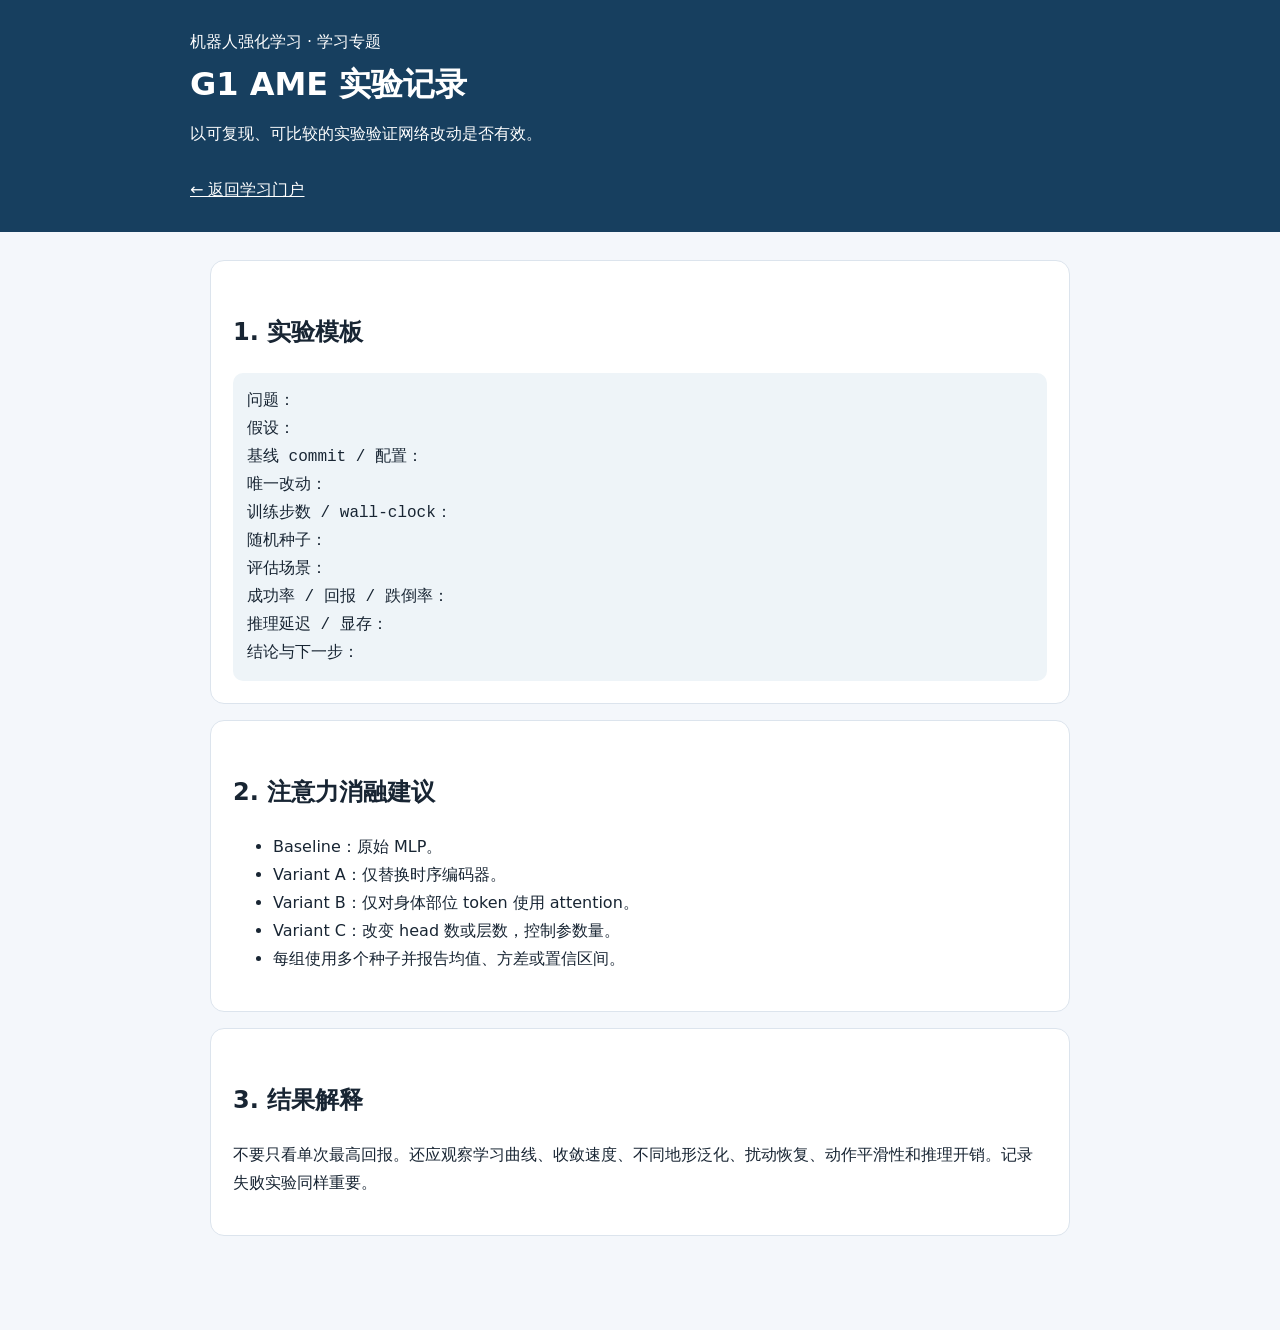
==== g1-ame/experiments.html @ b5ac495e "all-new" ====
<!doctype html>
<html lang="zh-CN"><head><meta charset="utf-8"><meta name="viewport" content="width=device-width,initial-scale=1"><title>G1 AME 实验记录</title>
<style>
:root{color-scheme:light dark;--blue:#173f5f;--teal:#dceeea;--ink:#182533}
*{box-sizing:border-box}body{margin:0;font:16px/1.75 system-ui,-apple-system,"Segoe UI",sans-serif;background:#f4f7fb;color:#182533}
header{background:#173f5f;color:#fff;padding:28px max(22px,calc((100vw - 900px)/2))}
main{max-width:900px;margin:28px auto;padding:0 20px 50px}
article{background:#fff;border:1px solid #dce4ed;border-radius:14px;padding:22px;margin:16px 0}
h1{line-height:1.25;margin:8px 0}h2{margin-top:28px}code,pre,.formula{font-family:ui-monospace,SFMono-Regular,Consolas,monospace}
.formula,pre{background:#eef4f8;padding:14px;border-radius:10px;overflow:auto;white-space:pre-wrap}
.callout{background:#edf8f5;border-left:4px solid #3d9b8b;padding:12px 16px;border-radius:8px}
a{color:#176b83} .back{display:inline-block;margin-top:12px;color:#fff}
@media(prefers-color-scheme:dark){body{background:#111923;color:#e7edf4}article{background:#192432;border-color:#2c3a4a}.formula,pre{background:#101b28}.callout{background:#172e30}}
</style>
</head>
<body><header><div>机器人强化学习 · 学习专题</div><h1>G1 AME 实验记录</h1><p>以可复现、可比较的实验验证网络改动是否有效。</p><a class="back" href="../index.html">← 返回学习门户</a></header><main>
<article><h2>1. 实验模板</h2><div class="formula">问题：<br>假设：<br>基线 commit / 配置：<br>唯一改动：<br>训练步数 / wall-clock：<br>随机种子：<br>评估场景：<br>成功率 / 回报 / 跌倒率：<br>推理延迟 / 显存：<br>结论与下一步：</div></article>
<article><h2>2. 注意力消融建议</h2><ul><li>Baseline：原始 MLP。</li><li>Variant A：仅替换时序编码器。</li><li>Variant B：仅对身体部位 token 使用 attention。</li><li>Variant C：改变 head 数或层数，控制参数量。</li><li>每组使用多个种子并报告均值、方差或置信区间。</li></ul></article>
<article><h2>3. 结果解释</h2><p>不要只看单次最高回报。还应观察学习曲线、收敛速度、不同地形泛化、扰动恢复、动作平滑性和推理开销。记录失败实验同样重要。</p></article></main></body></html>
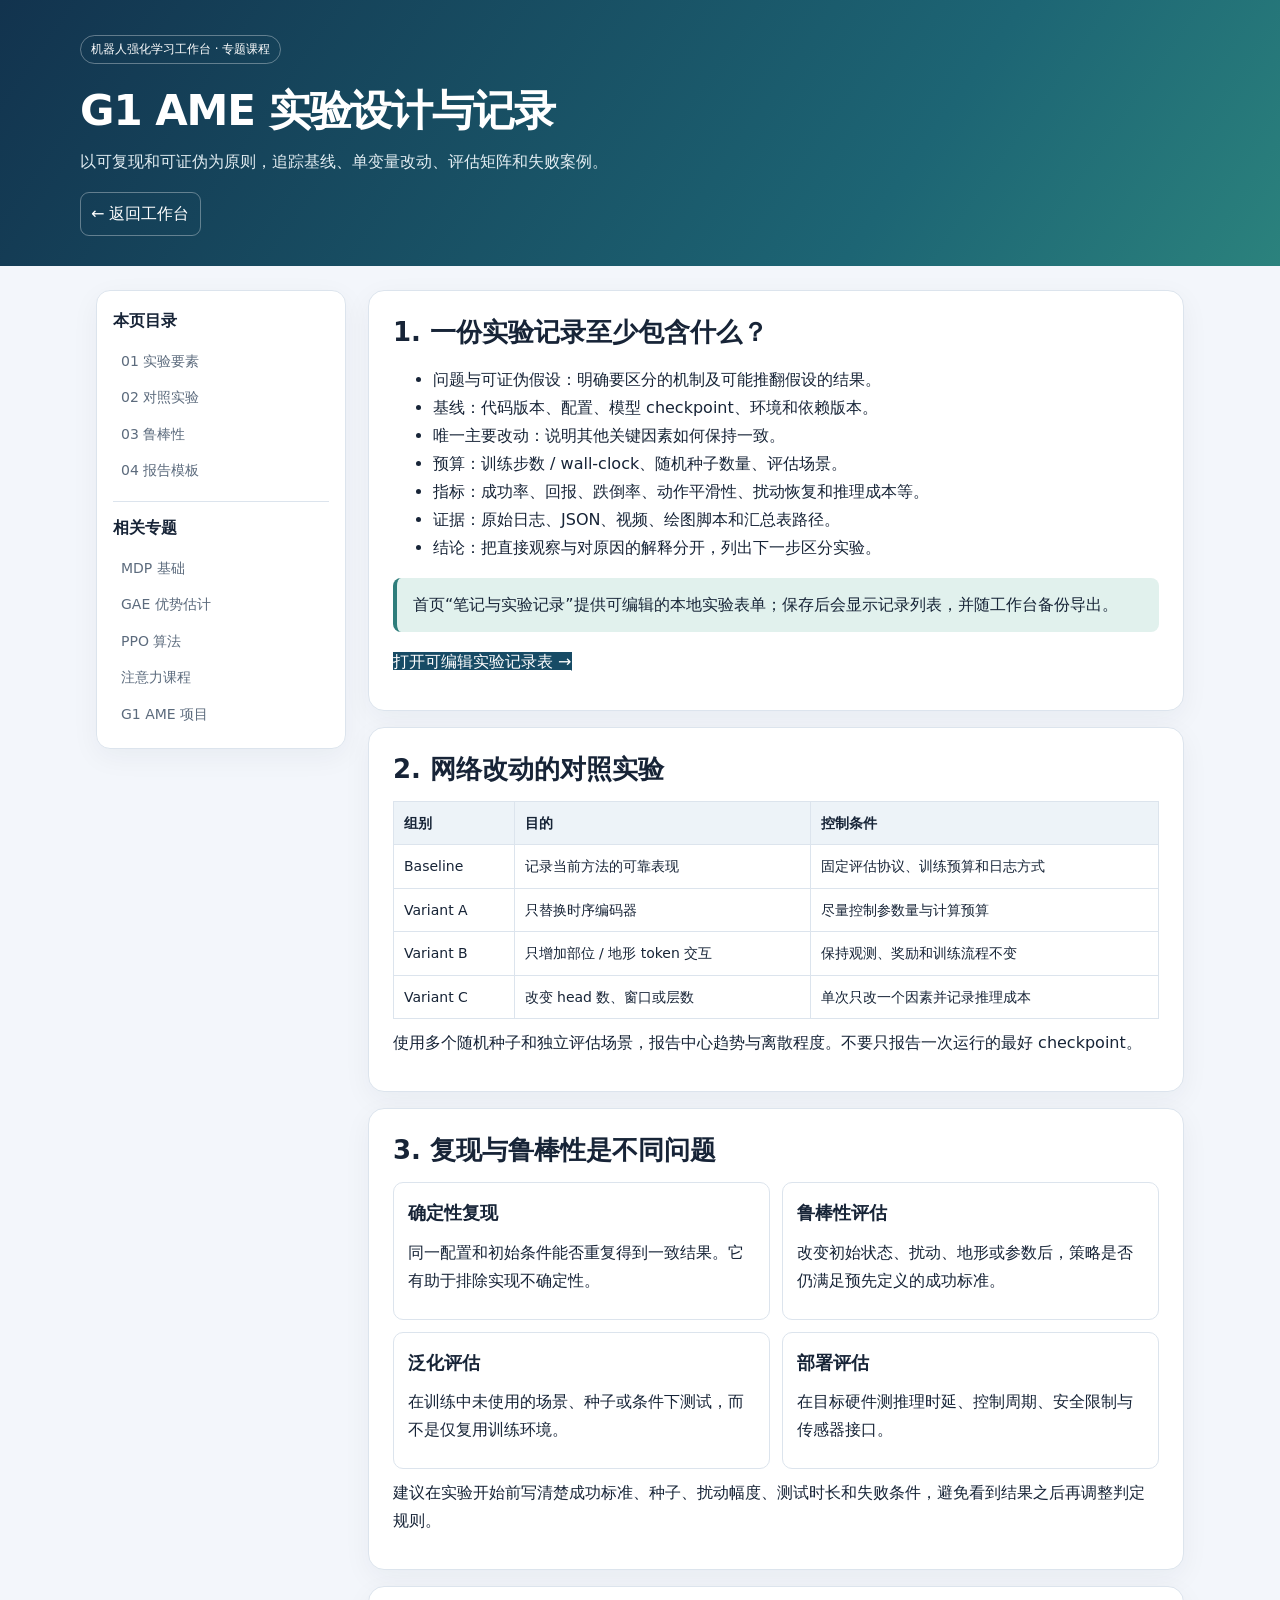
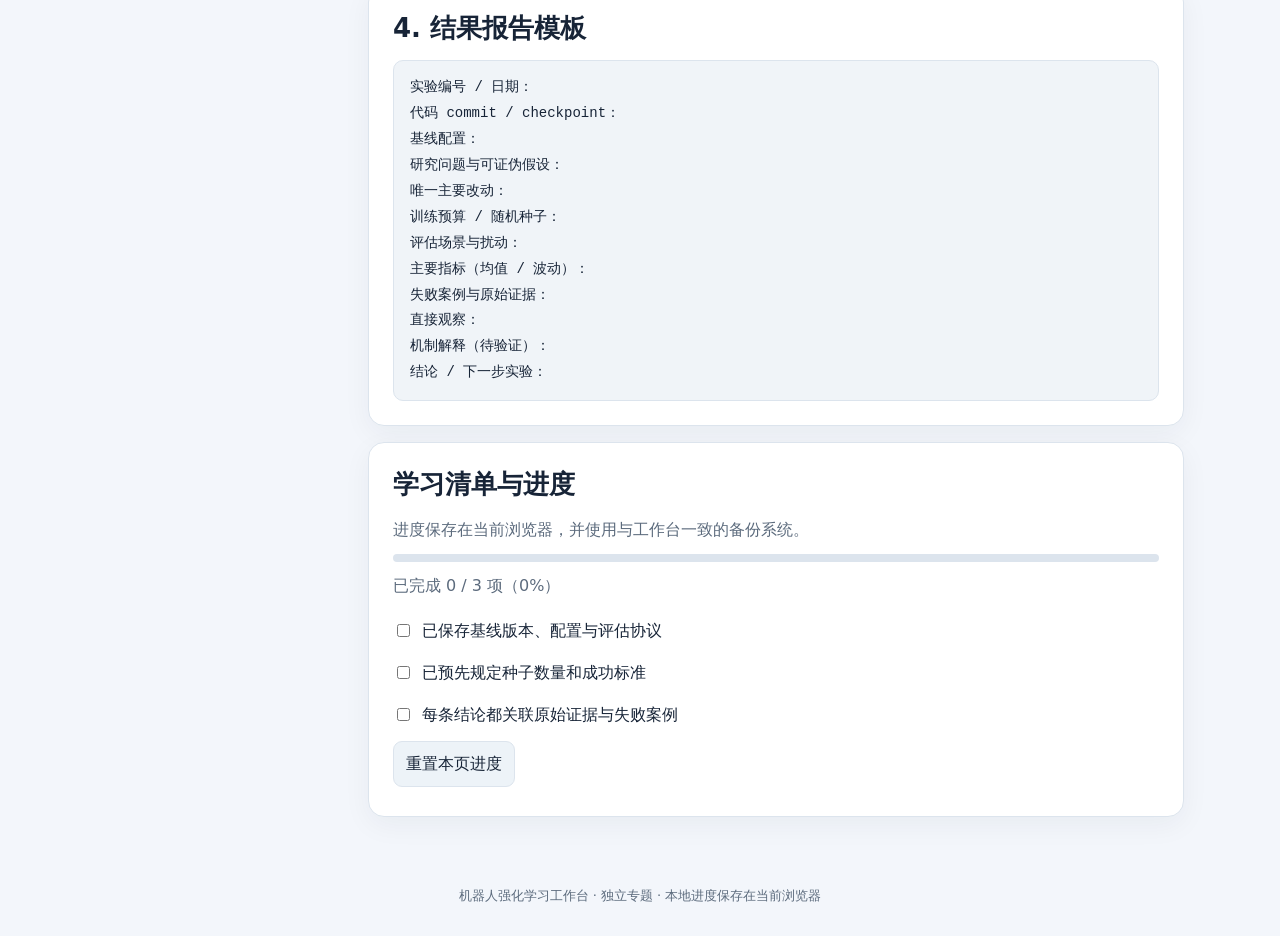
==== commit d87eeaf2: "重构" ====
--- a/g1-ame/experiments.html
+++ b/g1-ame/experiments.html
@@ -1,19 +1,14 @@
 <!doctype html>
-<html lang="zh-CN"><head><meta charset="utf-8"><meta name="viewport" content="width=device-width,initial-scale=1"><title>G1 AME 实验记录</title>
-<style>
-:root{color-scheme:light dark;--blue:#173f5f;--teal:#dceeea;--ink:#182533}
-*{box-sizing:border-box}body{margin:0;font:16px/1.75 system-ui,-apple-system,"Segoe UI",sans-serif;background:#f4f7fb;color:#182533}
-header{background:#173f5f;color:#fff;padding:28px max(22px,calc((100vw - 900px)/2))}
-main{max-width:900px;margin:28px auto;padding:0 20px 50px}
-article{background:#fff;border:1px solid #dce4ed;border-radius:14px;padding:22px;margin:16px 0}
-h1{line-height:1.25;margin:8px 0}h2{margin-top:28px}code,pre,.formula{font-family:ui-monospace,SFMono-Regular,Consolas,monospace}
-.formula,pre{background:#eef4f8;padding:14px;border-radius:10px;overflow:auto;white-space:pre-wrap}
-.callout{background:#edf8f5;border-left:4px solid #3d9b8b;padding:12px 16px;border-radius:8px}
-a{color:#176b83} .back{display:inline-block;margin-top:12px;color:#fff}
-@media(prefers-color-scheme:dark){body{background:#111923;color:#e7edf4}article{background:#192432;border-color:#2c3a4a}.formula,pre{background:#101b28}.callout{background:#172e30}}
-</style>
-</head>
-<body><header><div>机器人强化学习 · 学习专题</div><h1>G1 AME 实验记录</h1><p>以可复现、可比较的实验验证网络改动是否有效。</p><a class="back" href="../index.html">← 返回学习门户</a></header><main>
-<article><h2>1. 实验模板</h2><div class="formula">问题：<br>假设：<br>基线 commit / 配置：<br>唯一改动：<br>训练步数 / wall-clock：<br>随机种子：<br>评估场景：<br>成功率 / 回报 / 跌倒率：<br>推理延迟 / 显存：<br>结论与下一步：</div></article>
-<article><h2>2. 注意力消融建议</h2><ul><li>Baseline：原始 MLP。</li><li>Variant A：仅替换时序编码器。</li><li>Variant B：仅对身体部位 token 使用 attention。</li><li>Variant C：改变 head 数或层数，控制参数量。</li><li>每组使用多个种子并报告均值、方差或置信区间。</li></ul></article>
-<article><h2>3. 结果解释</h2><p>不要只看单次最高回报。还应观察学习曲线、收敛速度、不同地形泛化、扰动恢复、动作平滑性和推理开销。记录失败实验同样重要。</p></article></main></body></html>+<html lang="zh-CN"><head><meta charset="utf-8"><meta name="viewport" content="width=device-width,initial-scale=1"><meta name="description" content="G1 AME 实验设计与记录：机器人强化学习学习专题。"><title>G1 AME 实验设计与记录 · 机器人强化学习工作台</title><link rel="stylesheet" href="../assets/portal.css"></head>
+<body data-page-key="g1-experiments"><header><div class="wrap"><span class="tag">机器人强化学习工作台 · 专题课程</span><h1>G1 AME 实验设计与记录</h1><p>以可复现和可证伪为原则，追踪基线、单变量改动、评估矩阵和失败案例。</p><a class="back" href="../index.html#notes">← 返回工作台</a></div></header><div class="layout"><nav aria-label="本页目录"><strong>本页目录</strong><a href="#protocol">01 实验要素</a><a href="#ablation">02 对照实验</a><a href="#robust">03 鲁棒性</a><a href="#report">04 报告模板</a><hr style="border:0;border-top:1px solid var(--line);margin:12px 0"><strong>相关专题</strong><a href="../modules/mdp.html">MDP 基础</a><a href="../modules/gae.html">GAE 优势估计</a><a href="../modules/ppo.html">PPO 算法</a><a href="../modules/attention.html">注意力课程</a><a href="../g1-ame/overview.html">G1 AME 项目</a></nav><main><section class="lesson" id="protocol"><h2>1. 一份实验记录至少包含什么？</h2><ul><li>问题与可证伪假设：明确要区分的机制及可能推翻假设的结果。</li><li>基线：代码版本、配置、模型 checkpoint、环境和依赖版本。</li><li>唯一主要改动：说明其他关键因素如何保持一致。</li><li>预算：训练步数 / wall-clock、随机种子数量、评估场景。</li><li>指标：成功率、回报、跌倒率、动作平滑性、扰动恢复和推理成本等。</li><li>证据：原始日志、JSON、视频、绘图脚本和汇总表路径。</li><li>结论：把直接观察与对原因的解释分开，列出下一步区分实验。</li></ul><div class="callout">首页“笔记与实验记录”提供可编辑的本地实验表单；保存后会显示记录列表，并随工作台备份导出。</div><p><a class="back" style="background:var(--brand);border-color:var(--brand);color:white" href="../index.html#notes">打开可编辑实验记录表 →</a></p></section><section class="lesson" id="ablation"><h2>2. 网络改动的对照实验</h2><div class="tablewrap"><table><thead><tr><th>组别</th><th>目的</th><th>控制条件</th></tr></thead><tbody><tr><td>Baseline</td><td>记录当前方法的可靠表现</td><td>固定评估协议、训练预算和日志方式</td></tr><tr><td>Variant A</td><td>只替换时序编码器</td><td>尽量控制参数量与计算预算</td></tr><tr><td>Variant B</td><td>只增加部位 / 地形 token 交互</td><td>保持观测、奖励和训练流程不变</td></tr><tr><td>Variant C</td><td>改变 head 数、窗口或层数</td><td>单次只改一个因素并记录推理成本</td></tr></tbody></table></div><p>使用多个随机种子和独立评估场景，报告中心趋势与离散程度。不要只报告一次运行的最好 checkpoint。</p></section><section class="lesson" id="robust"><h2>3. 复现与鲁棒性是不同问题</h2><div class="grid"><div class="mini"><h3>确定性复现</h3><p>同一配置和初始条件能否重复得到一致结果。它有助于排除实现不确定性。</p></div><div class="mini"><h3>鲁棒性评估</h3><p>改变初始状态、扰动、地形或参数后，策略是否仍满足预先定义的成功标准。</p></div><div class="mini"><h3>泛化评估</h3><p>在训练中未使用的场景、种子或条件下测试，而不是仅复用训练环境。</p></div><div class="mini"><h3>部署评估</h3><p>在目标硬件测推理时延、控制周期、安全限制与传感器接口。</p></div></div><p>建议在实验开始前写清楚成功标准、种子、扰动幅度、测试时长和失败条件，避免看到结果之后再调整判定规则。</p></section><section class="lesson" id="report"><h2>4. 结果报告模板</h2><div class="formula">实验编号 / 日期：
+代码 commit / checkpoint：
+基线配置：
+研究问题与可证伪假设：
+唯一主要改动：
+训练预算 / 随机种子：
+评估场景与扰动：
+主要指标（均值 / 波动）：
+失败案例与原始证据：
+直接观察：
+机制解释（待验证）：
+结论 / 下一步实验：</div></section><section class="lesson" id="checklist"><h2>学习清单与进度</h2><p class="muted">进度保存在当前浏览器，并使用与工作台一致的备份系统。</p><div class="progressbar"><span data-progress-fill></span></div><p class="muted" data-progress-text>正在读取进度…</p><div class="check"><input type="checkbox" data-check="experiments-baseline" id="e1"><label for="e1">已保存基线版本、配置与评估协议</label></div><div class="check"><input type="checkbox" data-check="experiments-seeds" id="e2"><label for="e2">已预先规定种子数量和成功标准</label></div><div class="check"><input type="checkbox" data-check="experiments-evidence" id="e3"><label for="e3">每条结论都关联原始证据与失败案例</label></div><button class="action" data-reset-progress type="button">重置本页进度</button></section></main></div><div class="footer">机器人强化学习工作台 · 独立专题 · 本地进度保存在当前浏览器</div><script src="../assets/portal.js"></script></body></html>
--- a/assets/portal.css
+++ b/assets/portal.css
@@ -0,0 +1,6 @@
+:root{color-scheme:light dark;--bg:#f3f6fb;--surface:#fff;--surface-2:#edf3f8;--text:#172437;--muted:#5c6b7d;--line:#dce4ed;--brand:#174b65;--brand-2:#2e7d7b;--brand-soft:#e1f1ed;--code:#f0f4f8;--good:#e8f6ee;--warn:#fff4df;--shadow:0 8px 28px rgba(18,42,64,.05)}
+*{box-sizing:border-box}html{scroll-behavior:smooth;scroll-padding-top:18px}body{margin:0;background:var(--bg);color:var(--text);font:16px/1.75 Inter,ui-sans-serif,system-ui,-apple-system,"Segoe UI","Noto Sans SC",sans-serif}a{color:var(--brand-2);text-underline-offset:3px}a:hover{color:var(--brand)}button,input,textarea,select{font:inherit}button,a,input,textarea,select{outline-offset:3px}button:focus-visible,a:focus-visible,input:focus-visible,textarea:focus-visible,select:focus-visible{outline:3px solid #69b9ae}header{background:linear-gradient(125deg,#12334e,#1d6574 70%,#2b827d);color:#fff;padding:34px 22px 30px}header .wrap,header>.header-wrap{max-width:1120px;margin:auto}header .eyebrow,.eyebrow{font-size:12px;letter-spacing:.14em;text-transform:uppercase;opacity:.83;font-weight:750}header h1{font-size:clamp(28px,4vw,42px);line-height:1.18;margin:10px 0 12px;letter-spacing:-.025em}header p{max-width:860px;color:#e2edf2;margin:0;line-height:1.75}header .back{display:inline-flex;align-items:center;gap:8px;margin-top:16px;color:#fff;text-decoration:none;padding:7px 10px;border:1px solid #ffffff55;border-radius:9px}header .back:hover{background:#ffffff16}.tag{display:inline-block;border:1px solid #ffffff55;border-radius:999px;padding:3px 10px;font-size:12px;margin-bottom:12px;color:#fff}
+.layout{display:grid;grid-template-columns:250px minmax(0,1fr);gap:22px;max-width:1120px;margin:24px auto;padding:0 16px}.layout>nav{position:sticky;top:16px;align-self:start;background:var(--surface);border:1px solid var(--line);border-radius:14px;padding:16px;max-height:calc(100vh - 32px);overflow:auto;box-shadow:var(--shadow)}nav strong{display:block;margin-bottom:8px}nav a{display:block;color:var(--muted);text-decoration:none;padding:6px 8px;border-radius:7px;font-size:14px}nav a:hover,nav a[aria-current="location"]{background:var(--brand-soft);color:var(--brand)}main{min-width:0;max-width:1120px;margin:0 auto}.layout main{margin:0}.lesson,.content-card,article{background:var(--surface);border:1px solid var(--line);border-radius:16px;padding:24px;margin:0 0 16px;box-shadow:var(--shadow);scroll-margin-top:20px}.lesson h2,.content-card h2,article h2{font-size:clamp(21px,2.5vw,26px);line-height:1.35;margin:0 0 14px}.lesson h3,article h3{font-size:18px;margin:22px 0 7px}.lesson p,article p{margin:10px 0}.muted,.muted p{color:var(--muted)}.callout{background:var(--brand-soft);border-left:4px solid var(--brand-2);padding:13px 16px;border-radius:8px;margin:16px 0;color:var(--text)}.success{background:var(--good);border-left-color:#24895d}.warning{background:var(--warn);border-left-color:#bc852b}.formula,pre,.code{display:block;background:var(--code);border:1px solid var(--line);padding:14px 16px;border-radius:10px;overflow-x:auto;font:14px/1.85 ui-monospace,SFMono-Regular,Consolas,monospace;white-space:pre-wrap;overflow-wrap:anywhere;color:var(--text)}.code{white-space:pre}.grid{display:grid;grid-template-columns:repeat(2,minmax(0,1fr));gap:12px}.mini{border:1px solid var(--line);border-radius:10px;padding:14px;background:var(--surface)}.mini h3{margin:0 0 6px}.tablewrap{overflow-x:auto}table{border-collapse:collapse;width:100%;font-size:14px}th,td{border:1px solid var(--line);padding:9px 10px;text-align:left;vertical-align:top}th{background:var(--surface-2)}.check{display:flex;gap:9px;align-items:flex-start;padding:7px 0}.check input{margin-top:7px;accent-color:var(--brand-2)}.progressbar{height:8px;background:var(--line);border-radius:99px;overflow:hidden;margin:10px 0}.progressbar span{display:block;height:100%;width:0;background:var(--brand-2);transition:width .2s}.quiz button,.action{border:1px solid var(--line);border-radius:9px;background:var(--surface-2);color:var(--text);padding:8px 12px;cursor:pointer;margin:5px 5px 5px 0}.quiz button:hover,.action:hover{border-color:var(--brand-2)}.answer{display:none;background:var(--good);padding:12px;border-radius:8px;margin-top:8px}.footer{text-align:center;color:var(--muted);padding:28px 16px;font-size:13px}.page-meta{display:flex;gap:8px;flex-wrap:wrap;margin-bottom:12px}.page-meta span{font-size:12px;background:var(--surface-2);padding:4px 9px;border-radius:99px;color:var(--muted)}.breadcrumb{font-size:13px;color:var(--muted);margin:0 0 12px}.breadcrumb a{color:var(--muted)}.section-intro{color:var(--muted);max-width:820px}.check label{cursor:pointer}.section-title{margin:4px 0 12px}.callout code,code{font-family:ui-monospace,SFMono-Regular,Consolas,monospace;background:var(--surface-2);border-radius:4px;padding:1px 4px}
+@media(prefers-color-scheme:dark){:root{--bg:#0f1722;--surface:#172230;--surface-2:#202f40;--text:#e8eff6;--muted:#a6b6c7;--line:#2c3c4e;--brand:#d7edf5;--brand-2:#8bd0c5;--brand-soft:#193b3a;--code:#101a27;--good:#173529;--warn:#3a3020;--shadow:0 8px 28px rgba(0,0,0,.12)}header{background:linear-gradient(125deg,#10283d,#174a56 70%,#205b59)}}
+@media(max-width:800px){.layout{grid-template-columns:1fr;gap:14px}.layout>nav{position:relative;top:0;max-height:none}.grid{grid-template-columns:1fr}.lesson,article{padding:20px}.layout{padding:0 12px}header{padding:28px 18px 24px}}
+@media(prefers-reduced-motion:reduce){html{scroll-behavior:auto}*,*:before,*:after{transition:none!important}}
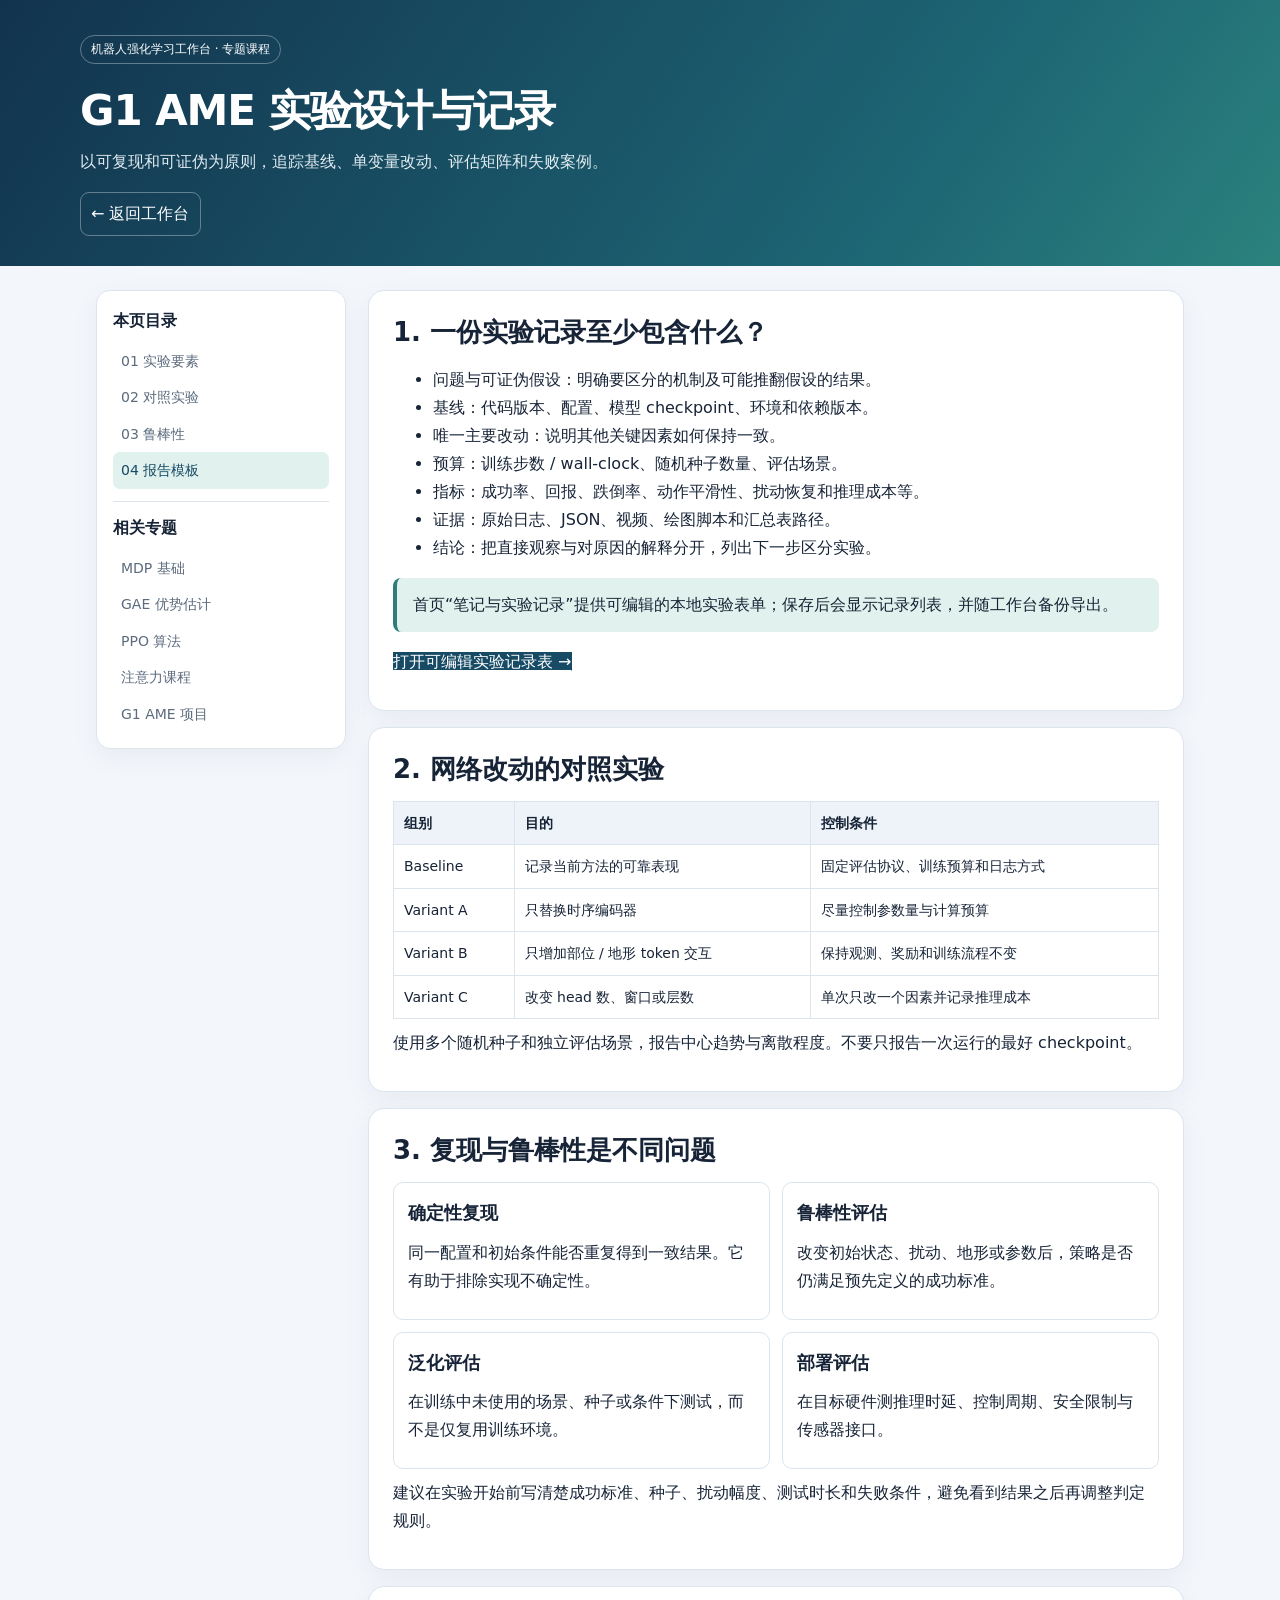
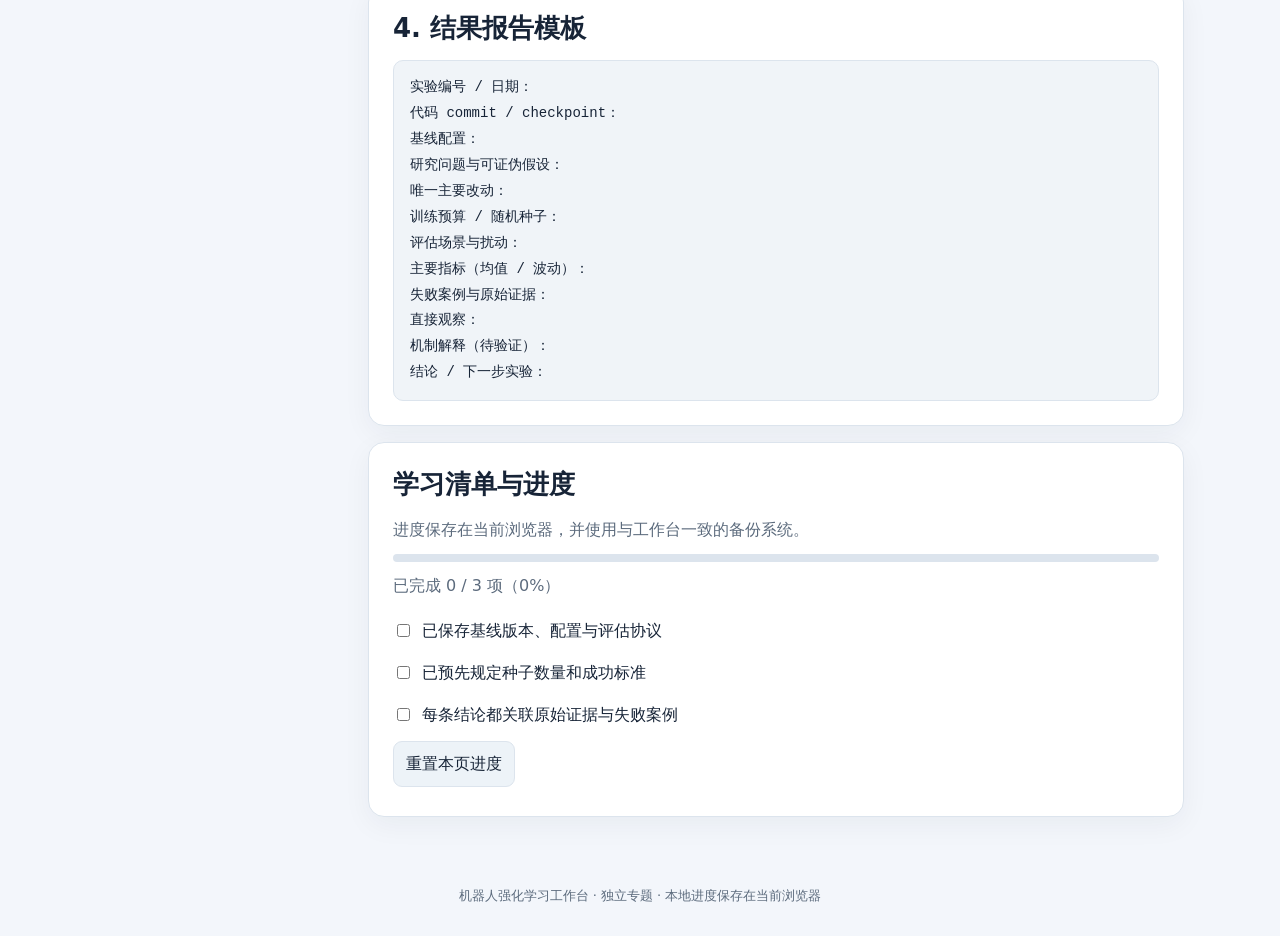
==== commit 6919c2eb: "重构_交互" ====
--- a/g1-ame/experiments.html
+++ b/g1-ame/experiments.html
@@ -11,4 +11,4 @@
 失败案例与原始证据：
 直接观察：
 机制解释（待验证）：
-结论 / 下一步实验：</div></section><section class="lesson" id="checklist"><h2>学习清单与进度</h2><p class="muted">进度保存在当前浏览器，并使用与工作台一致的备份系统。</p><div class="progressbar"><span data-progress-fill></span></div><p class="muted" data-progress-text>正在读取进度…</p><div class="check"><input type="checkbox" data-check="experiments-baseline" id="e1"><label for="e1">已保存基线版本、配置与评估协议</label></div><div class="check"><input type="checkbox" data-check="experiments-seeds" id="e2"><label for="e2">已预先规定种子数量和成功标准</label></div><div class="check"><input type="checkbox" data-check="experiments-evidence" id="e3"><label for="e3">每条结论都关联原始证据与失败案例</label></div><button class="action" data-reset-progress type="button">重置本页进度</button></section></main></div><div class="footer">机器人强化学习工作台 · 独立专题 · 本地进度保存在当前浏览器</div><script src="../assets/portal.js"></script></body></html>+结论 / 下一步实验：</div></section><section class="lesson" id="checklist"><h2>学习清单与进度</h2><p class="muted">进度保存在当前浏览器，并使用与工作台一致的备份系统。</p><div class="progressbar"><span data-progress-fill></span></div><p class="muted" data-progress-text>正在读取进度…</p><div class="check"><input type="checkbox" data-check="experiments-baseline" id="e1"><label for="e1">已保存基线版本、配置与评估协议</label></div><div class="check"><input type="checkbox" data-check="experiments-seeds" id="e2"><label for="e2">已预先规定种子数量和成功标准</label></div><div class="check"><input type="checkbox" data-check="experiments-evidence" id="e3"><label for="e3">每条结论都关联原始证据与失败案例</label></div><button class="action" data-reset-progress type="button">重置本页进度</button></section></main></div><div class="footer">机器人强化学习工作台 · 独立专题 · 本地进度保存在当前浏览器</div><script src="../assets/portal.js"></script><script src="../assets/interactive.js"></script></body></html>
--- a/assets/portal.css
+++ b/assets/portal.css
@@ -4,3 +4,9 @@
 @media(prefers-color-scheme:dark){:root{--bg:#0f1722;--surface:#172230;--surface-2:#202f40;--text:#e8eff6;--muted:#a6b6c7;--line:#2c3c4e;--brand:#d7edf5;--brand-2:#8bd0c5;--brand-soft:#193b3a;--code:#101a27;--good:#173529;--warn:#3a3020;--shadow:0 8px 28px rgba(0,0,0,.12)}header{background:linear-gradient(125deg,#10283d,#174a56 70%,#205b59)}}
 @media(max-width:800px){.layout{grid-template-columns:1fr;gap:14px}.layout>nav{position:relative;top:0;max-height:none}.grid{grid-template-columns:1fr}.lesson,article{padding:20px}.layout{padding:0 12px}header{padding:28px 18px 24px}}
 @media(prefers-reduced-motion:reduce){html{scroll-behavior:auto}*,*:before,*:after{transition:none!important}}
+
+
+/* Interactive learning labs */
+.lab{border:1px solid var(--line);border-radius:14px;padding:18px;margin:16px 0;background:linear-gradient(145deg,var(--surface),var(--surface-2))}.lab-head{display:flex;gap:12px;justify-content:space-between;align-items:flex-start;flex-wrap:wrap;margin-bottom:12px}.lab-head h3{margin:0!important}.lab-tag{font-size:12px;color:var(--muted);border:1px solid var(--line);border-radius:99px;padding:3px 8px}.lab-grid{display:grid;grid-template-columns:repeat(2,minmax(0,1fr));gap:14px}.lab-controls{display:grid;gap:12px}.control-row{display:grid;grid-template-columns:minmax(120px,1fr) minmax(130px,1.2fr) 64px;gap:10px;align-items:center}.control-row label{font-weight:650;font-size:14px}.control-row input[type=range]{width:100%;accent-color:var(--brand-2)}.control-value{text-align:right;font-family:ui-monospace,monospace;font-size:13px;font-variant-numeric:tabular-nums}.control-row select,.control-row input[type=number]{min-width:0;width:100%;padding:7px 9px;border:1px solid var(--line);border-radius:8px;background:var(--surface);color:var(--text)}.lab-output{display:grid;grid-template-columns:repeat(2,minmax(0,1fr));gap:9px;margin-top:12px}.metric{padding:11px 12px;border:1px solid var(--line);background:var(--surface);border-radius:10px;min-width:0}.metric small{display:block;color:var(--muted);font-size:12px}.metric strong{display:block;margin-top:3px;font-size:18px;font-variant-numeric:tabular-nums;overflow-wrap:anywhere}.lab-note{color:var(--muted);font-size:13px;line-height:1.65;margin:12px 0 0}.chart-wrap{border:1px solid var(--line);background:var(--surface);border-radius:10px;padding:8px;overflow:hidden}.chart-wrap svg{display:block;width:100%;height:auto;min-height:170px}.chart-legend{display:flex;gap:12px;flex-wrap:wrap;font-size:12px;color:var(--muted);margin-top:6px}.legend-dot{display:inline-block;width:9px;height:9px;border-radius:50%;margin-right:5px;background:var(--brand-2)}.legend-dot.orange{background:#d18a2b}.legend-dot.gray{background:#8492a2}.weight-list{display:grid;gap:9px;margin:12px 0}.weight-row{display:grid;grid-template-columns:46px minmax(0,1fr) 58px;gap:8px;align-items:center;font-size:13px}.weight-track{height:13px;background:var(--line);border-radius:99px;overflow:hidden}.weight-fill{height:100%;width:0;background:var(--brand-2);border-radius:99px;transition:width .18s ease}.weight-row:nth-child(2) .weight-fill{background:#5d8fd8}.weight-row:nth-child(3) .weight-fill{background:#d18a2b}.shape-strip{display:flex;gap:8px;align-items:stretch;flex-wrap:wrap;margin:14px 0}.shape-chip{border:1px solid var(--line);background:var(--surface);border-radius:9px;padding:10px 12px;min-width:100px;flex:1}.shape-chip small{display:block;color:var(--muted);font-size:11px}.shape-chip code{display:block;font-size:13px;margin-top:4px;background:transparent;padding:0}.shape-arrow{align-self:center;color:var(--muted);font-size:20px}.quiz-box{border:1px solid var(--line);border-radius:12px;padding:16px;margin:12px 0;background:var(--surface)}.quiz-box fieldset{border:0;padding:0;margin:0}.quiz-box legend{font-weight:750;margin-bottom:10px;line-height:1.55}.quiz-options{display:grid;gap:7px}.quiz-option{display:flex;gap:9px;align-items:flex-start;padding:9px 11px;border:1px solid var(--line);border-radius:9px;cursor:pointer}.quiz-option:hover{border-color:var(--brand-2);background:var(--surface-2)}.quiz-option input{margin-top:6px;accent-color:var(--brand-2)}.quiz-feedback{margin-top:10px;padding:10px 12px;border-radius:8px;background:var(--surface-2);font-size:14px}.quiz-feedback.good{background:var(--good);border-left:4px solid #24895d}.quiz-feedback.bad{background:var(--warn);border-left:4px solid #bc852b}.quiz-actions{display:flex;gap:8px;flex-wrap:wrap;margin-top:10px}.quiz-score{font-weight:750;font-size:14px;color:var(--brand-2)}.lab button,.quiz-box button{cursor:pointer;border:1px solid var(--line);border-radius:8px;padding:8px 11px;background:var(--surface-2);color:var(--text)}.lab button:hover,.quiz-box button:hover{border-color:var(--brand-2)}.terminal-toggle{display:flex;gap:9px;align-items:flex-start;padding:9px 0;font-size:14px}.terminal-toggle input{margin-top:7px;accent-color:var(--brand-2)}.small-kicker{color:var(--muted);font-size:12px;text-transform:uppercase;letter-spacing:.06em;font-weight:750}.lab-status{margin-top:9px;font-size:13px;color:var(--muted)}
+@media(max-width:640px){.lab{padding:13px}.lab-grid{grid-template-columns:1fr}.control-row{grid-template-columns:1fr 1.1fr 50px;gap:7px}.lab-output{grid-template-columns:1fr 1fr}.shape-arrow{display:none}.shape-chip{min-width:calc(50% - 8px)}}
+@media(prefers-reduced-motion:reduce){.weight-fill{transition:none}}
